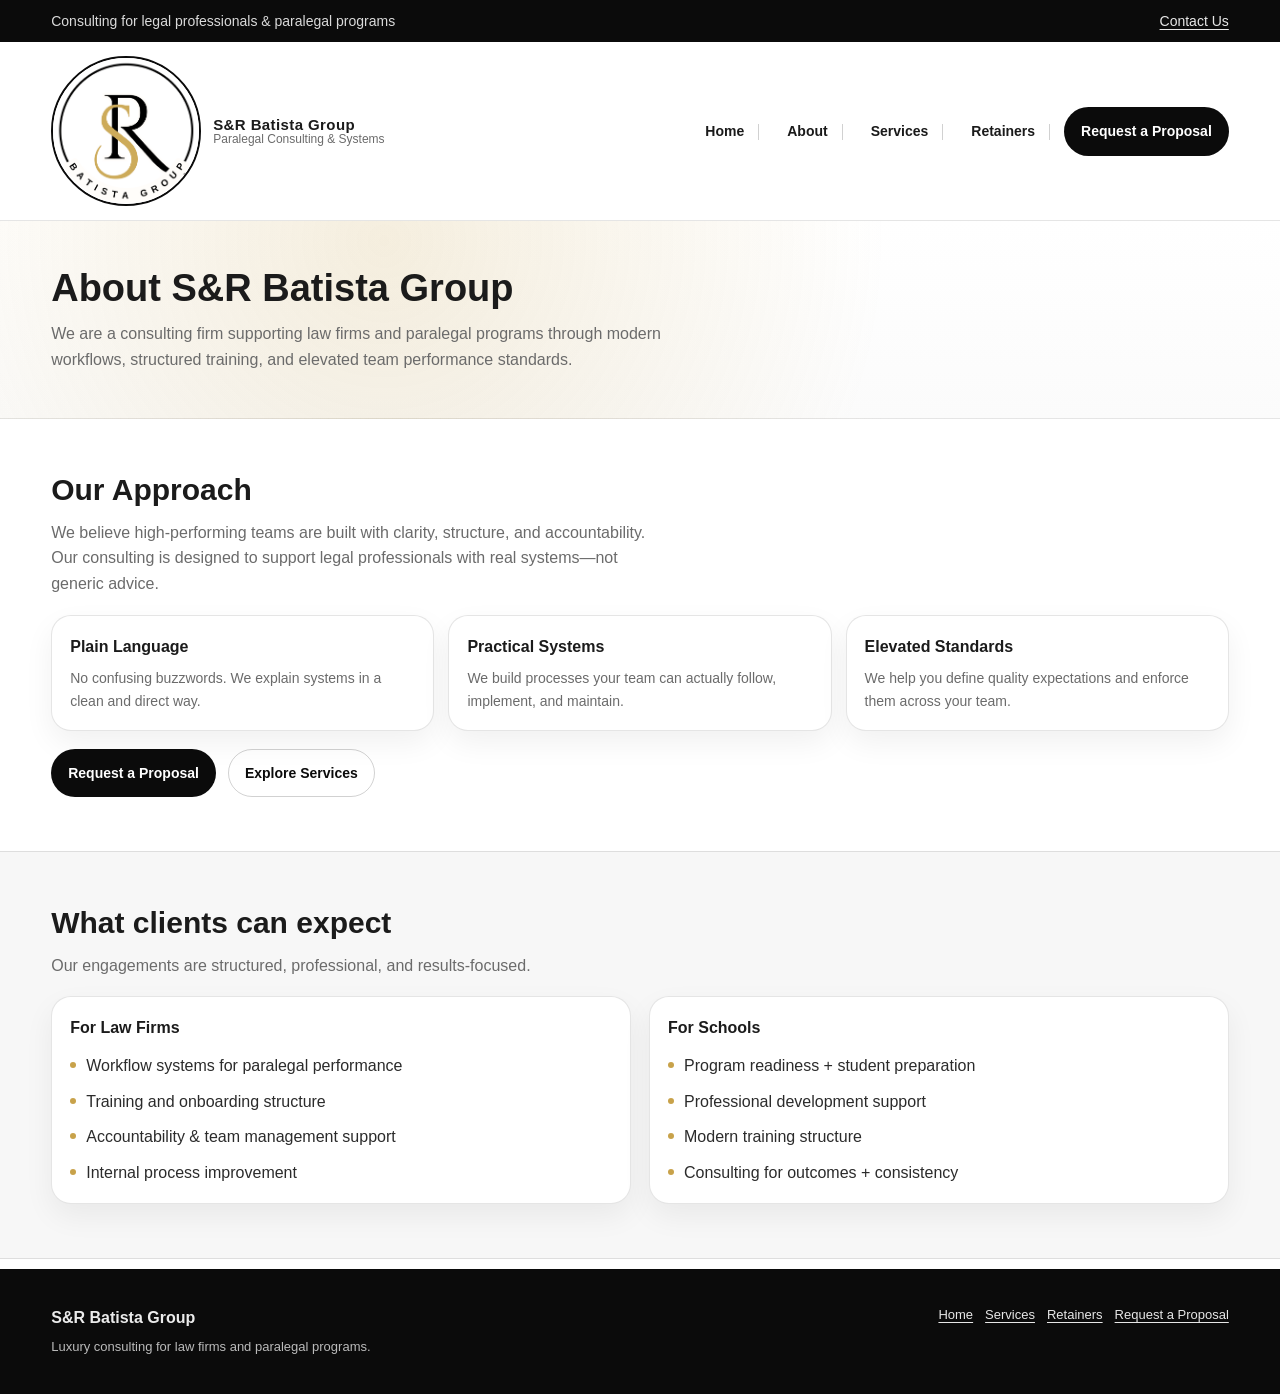
==== about.html @ f5ed8892 "Update about.html" ====
<!DOCTYPE html>
<html lang="en">
<head>
  <meta charset="UTF-8" />
  <meta name="viewport" content="width=device-width, initial-scale=1.0" />
  <meta name="format-detection" content="telephone=yes">
  <title>About | S&R Batista Group</title>
  <link rel="stylesheet" href="style.css" />
  <script type="application/ld+json">
{
  "@context": "https://schema.org",
  "@graph": [

    {
      "@type": "Organization",
      "@id": "https://srbatistagroup.com/#organization",
      "name": "S&R Batista Group",
      "url": "https://srbatistagroup.com",
      "logo": "https://srbatistagroup.com/logo.png",
      "email": "info@srbatistagroup.com",
      "telephone": "+1-929-900-5422"
    },

    {
      "@type": "ContactPoint",
      "@id": "https://srbatistagroup.com/#contactpoint",
      "telephone": "+1-929-900-5422",
      "contactType": "customer service",
      "email": "info@srbatistagroup.com",
      "availableLanguage": ["English", "Spanish"],
      "areaServed": "US"
    },

    {
      "@type": "ProfessionalService",
      "@id": "https://srbatistagroup.com/#professionalservice",
      "name": "S&R Batista Group",
      "url": "https://srbatistagroup.com",
      "telephone": "+1-929-900-5422",
      "email": "info@srbatistagroup.com",
      "areaServed": {
        "@type": "AdministrativeArea",
        "name": "United States"
      },
      "openingHoursSpecification": {
        "@type": "OpeningHoursSpecification",
        "dayOfWeek": [
          "Monday",
          "Tuesday",
          "Wednesday",
          "Thursday",
          "Friday",
          "Saturday"
        ],
        "opens": "10:00",
        "closes": "18:00"
      }
    }

  ]
}
</script>
</head>
<body>

  <div class="topbar">
    <div class="container">
      <div>Consulting for legal professionals & paralegal programs</div>
      <div><a href="contact.html">Contact Us</a></div>
    </div>
  </div>

  <header class="header">
    <div class="container">
      <a class="brand" href="index.html">
        <img src="logo.png" alt="S&R Batista Group Logo" style="width:150px; height:150px; border-radius:50%; object-fit:cover; border:2px solid #0b0b0b;">
        <div class="name">
          <strong>S&R Batista Group</strong>
          <span>Paralegal Consulting & Systems</span>
        </div>
      </a>

      <nav class="nav">
        <a href="index.html">Home</a>
        <a href="about.html">About</a>
        <a href="services.html">Services</a>
        <a href="retainers.html">Retainers</a>
        <a class="btn btn-primary" href="proposal.html">Request a Proposal</a>
      </nav>
    </div>
  </header>

  <section class="page-hero">
    <div class="container">
      <h1>About S&R Batista Group</h1>
      <p>
        We are a consulting firm supporting law firms and paralegal programs through modern workflows,
        structured training, and elevated team performance standards.
      </p>
    </div>
  </section>

  <section class="section">
    <div class="container">
      <h2>Our Approach</h2>
      <p class="lead">
        We believe high-performing teams are built with clarity, structure, and accountability.
        Our consulting is designed to support legal professionals with real systems—not generic advice.
      </p>

      <div class="grid-3">
        <div class="card">
          <h3>Plain Language</h3>
          <p>No confusing buzzwords. We explain systems in a clean and direct way.</p>
        </div>
        <div class="card">
          <h3>Practical Systems</h3>
          <p>We build processes your team can actually follow, implement, and maintain.</p>
        </div>
        <div class="card">
          <h3>Elevated Standards</h3>
          <p>We help you define quality expectations and enforce them across your team.</p>
        </div>
      </div>

      <div class="hero-actions" style="margin-top:18px;">
        <a class="btn btn-primary" href="proposal.html">Request a Proposal</a>
        <a class="btn btn-outline" href="services.html">Explore Services</a>
      </div>
    </div>
  </section>

  <section class="section light">
    <div class="container">
      <h2>What clients can expect</h2>
      <p class="lead">Our engagements are structured, professional, and results-focused.</p>

      <div class="split">
        <div class="card">
          <h3>For Law Firms</h3>
          <ul class="list">
            <li>Workflow systems for paralegal performance</li>
            <li>Training and onboarding structure</li>
            <li>Accountability & team management support</li>
            <li>Internal process improvement</li>
          </ul>
        </div>

        <div class="card">
          <h3>For Schools</h3>
          <ul class="list">
            <li>Program readiness + student preparation</li>
            <li>Professional development support</li>
            <li>Modern training structure</li>
            <li>Consulting for outcomes + consistency</li>
          </ul>
        </div>
      </div>
    </div>
  </section>

  <footer class="footer">
    <div class="container">
      <div>
        <strong>S&R Batista Group</strong>
        <p>Luxury consulting for law firms and paralegal programs.</p>
      </div>

      <div class="small-links">
        <a href="index.html">Home</a>
        <a href="services.html">Services</a>
        <a href="retainers.html">Retainers</a>
        <a href="proposal.html">Request a Proposal</a>
      </div>
    </div>
  </footer>

</body>
</html>
---- style.css ----
:root{
  --black:#0b0b0b;
  --gold:#c8a24a;
  --white:#ffffff;
  --offwhite:#f7f7f7;
  --text:#1b1b1b;
  --muted:#6b6b6b;
  --border: rgba(0,0,0,.10);
  --shadow: 0 10px 30px rgba(0,0,0,.10);
}

*{margin:0;padding:0;box-sizing:border-box;}
body{
  font-family: Arial, Helvetica, sans-serif;
  color: var(--text);
  background: var(--white);
  line-height: 1.6;
}

a{color: inherit;text-decoration:none;}
img{max-width:100%;display:block;}

.container{
  width: 92%;
  max-width: 1180px;
  margin: 0 auto;
}

.topbar{
  background: var(--black);
  color: rgba(255,255,255,.85);
  font-size: 14px;
  padding: 10px 0;
}
.topbar .container{
  display:flex;
  align-items:center;
  justify-content:space-between;
  gap: 10px;
}
.topbar a{
  color: rgba(255,255,255,.9);
  text-decoration: underline;
  text-underline-offset: 3px;
}

.header{
  position: sticky;
  top: 0;
  z-index: 20;
  background: rgba(255,255,255,.96);
  backdrop-filter: blur(8px);
  border-bottom: 1px solid var(--border);
}

.header .container{
  display:flex;
  align-items:center;
  justify-content:space-between;
  gap: 18px;
  padding: 14px 0;
}

.brand{
  display:flex;
  align-items:center;
  gap: 12px;
}
.brand .mark{
  width: 40px;
  height: 40px;
  border-radius: 50%;
  border: 2px solid var(--black);
  display:flex;
  align-items:center;
  justify-content:center;
  font-weight:800;
  color: var(--black);
}
.brand .name{
  line-height:1.1;
}
.brand .name strong{
  display:block;
  font-size: 15px;
  letter-spacing: .4px;
}
.brand .name span{
  display:block;
  font-size: 12px;
  color: var(--muted);
}

/* Luxury menu separators */
.nav{
  display:flex;
  align-items:center;
  gap: 0; /* remove spacing so separators align perfectly */
  flex-wrap: wrap;
}

.nav a:not(.btn){
  font-weight: 700;
  font-size: 14px;
  color: #1a1a1a;
  padding: 8px 14px;
  border-radius: 999px;
}

/* The separator line between links */
.nav a:not(.btn)::after{
  content:"";
  display:inline-block;
  width: 1px;
  height: 16px;
  background: rgba(0,0,0,.18);
  margin-left: 14px;
  vertical-align: middle;
}

/* Remove separator after the last non-button link */
.nav a:not(.btn):last-of-type::after{
  display:none;
}

/* Keep your button from getting a separator */
.nav a.btn::after{
  display:none !important;
}

.btn{
  display:inline-flex;
  align-items:center;
  justify-content:center;
  gap: 8px;
  padding: 12px 16px;
  border-radius: 999px;
  font-weight: 800;
  font-size: 14px;
  border: 1px solid transparent;
  cursor:pointer;
  transition: .15s ease;
  white-space: nowrap;
}
.btn-primary{
  background: var(--black);
  color: var(--white);
}
.btn-primary:hover{
  transform: translateY(-1px);
  box-shadow: var(--shadow);
}
.btn-outline{
  background: transparent;
  border-color: rgba(0,0,0,.18);
  color: var(--black);
}
.btn-outline:hover{
  border-color: var(--gold);
  background: rgba(200,162,74,.10);
}

.hero{
  background:
    radial-gradient(circle at 25% 20%, rgba(200,162,74,.14), transparent 50%),
    radial-gradient(circle at 80% 10%, rgba(0,0,0,.08), transparent 55%),
    linear-gradient(180deg, #ffffff, #fbfbfb);
  padding: 64px 0 30px;
}
.hero-grid{
  display:grid;
  grid-template-columns: 1.15fr .85fr;
  gap: 26px;
  align-items:center;
}
.kicker{
  display:inline-flex;
  gap: 10px;
  align-items:center;
  color: var(--black);
  font-weight: 800;
  font-size: 15px;
  letter-spacing:.3px;
}
.kicker::before{
  content:"";
  width: 18px;
  height: 2px;
  background: var(--gold);
  border-radius: 2px;
}
.hero h1{
  font-size: 44px;
  line-height: 1.12;
  margin: 12px 0 12px;
}
.hero p{
  color: #333;
  font-size: 16px;
  max-width: 58ch;
}
.hero-actions{
  display:flex;
  gap: 12px;
  flex-wrap: wrap;
  margin-top: 18px;
}

.hero-card{
  background: var(--white);
  border: 1px solid var(--border);
  border-radius: 22px;
  padding: 20px;
  box-shadow: 0 18px 45px rgba(0,0,0,.08);
}
.hero-card .mini-title{
  font-weight: 900;
  letter-spacing:.2px;
  margin-bottom: 8px;
}
.hero-card ul{
  list-style:none;
  display:grid;
  gap: 10px;
  margin-top: 10px;
}
.hero-card li{
  display:flex;
  gap: 10px;
  align-items:flex-start;
  color: #2a2a2a;
  font-size: 14px;
}
.badge{
  display:inline-flex;
  align-items:center;
  justify-content:center;
  min-width: 22px;
  height: 22px;
  padding: 0 8px;
  border-radius: 999px;
  background: rgba(200,162,74,.18);
  color: var(--black);
  font-weight: 900;
  font-size: 12px;
}

.section{
  padding: 54px 0;
}
.section.light{
  background: var(--offwhite);
  border-top: 1px solid var(--border);
  border-bottom: 1px solid var(--border);
}

.section h2{
  font-size: 30px;
  line-height: 1.15;
  margin-bottom: 12px;
}
.section p.lead{
  color: var(--muted);
  max-width: 70ch;
}

.grid-3{
  display:grid;
  grid-template-columns: repeat(3, 1fr);
  gap: 14px;
  margin-top: 18px;
}
.card{
  background: var(--white);
  border: 1px solid var(--border);
  border-radius: 20px;
  padding: 18px;
  box-shadow: 0 12px 30px rgba(0,0,0,.06);
}
.card h3{
  font-size: 16px;
  margin-bottom: 8px;
}
.card p{
  color: var(--muted);
  font-size: 14px;
}
.card .meta{
  margin-top: 12px;
  display:flex;
  gap: 8px;
  flex-wrap: wrap;
}

.pill{
  display:inline-flex;
  align-items:center;
  padding: 7px 10px;
  border-radius: 999px;
  background: rgba(0,0,0,.04);
  border: 1px solid rgba(0,0,0,.08);
  font-weight: 800;
  font-size: 12px;
  color: #2d2d2d;
}

.split{
  display:grid;
  grid-template-columns: 1fr 1fr;
  gap: 18px;
  align-items: start;
  margin-top: 18px;
}

.list{
  display:grid;
  gap: 10px;
  margin-top: 12px;
}
.list li{
  list-style: none;
  padding-left: 16px;
  position: relative;
  color: #2b2b2b;
}
.list li::before{
  content:"";
  position:absolute;
  left: 0;
  top: 9px;
  width: 6px;
  height: 6px;
  border-radius: 50%;
  background: var(--gold);
}

.pricing{
  display:grid;
  grid-template-columns: repeat(3, 1fr);
  gap: 14px;
  margin-top: 18px;
}
.price-card{
  background: var(--white);
  border: 1px solid var(--border);
  border-radius: 22px;
  padding: 20px;
  box-shadow: 0 14px 40px rgba(0,0,0,.07);
  position: relative;
}
.price-card.featured{
  border-color: rgba(200,162,74,.45);
  box-shadow: 0 16px 60px rgba(200,162,74,.14);
}
.price-name{
  font-weight: 900;
  font-size: 16px;
}
.price{
  font-size: 30px;
  font-weight: 900;
  margin: 10px 0 4px;
}
.subprice{
  color: var(--muted);
  font-size: 13px;
}
.hr{
  height: 1px;
  background: rgba(0,0,0,.08);
  margin: 16px 0;
}
.price-card ul{
  list-style:none;
  display:grid;
  gap: 10px;
  margin-top: 8px;
}
.price-card li{
  font-size: 14px;
  color: #2a2a2a;
  display:flex;
  gap: 8px;
}
.check{
  color: var(--gold);
  font-weight: 900;
}

.form{
  margin-top: 18px;
  background: var(--white);
  border: 1px solid var(--border);
  border-radius: 22px;
  padding: 18px;
  box-shadow: 0 14px 40px rgba(0,0,0,.07);
}
.form-grid{
  display:grid;
  grid-template-columns: 1fr 1fr;
  gap: 12px;
}
.field{
  display:flex;
  flex-direction: column;
  gap: 6px;
}
label{
  font-weight: 800;
  font-size: 13px;
  color: #1d1d1d;
}
input, select, textarea{
  width: 100%;
  padding: 12px 12px;
  border-radius: 14px;
  border: 1px solid rgba(0,0,0,.14);
  outline: none;
  font-size: 14px;
}
input:focus, select:focus, textarea:focus{
  border-color: rgba(200,162,74,.7);
  box-shadow: 0 0 0 4px rgba(200,162,74,.18);
}
textarea{min-height: 120px; resize: vertical;}

.form-actions{
  margin-top: 12px;
  display:flex;
  gap: 12px;
  flex-wrap: wrap;
}

.footer{
  background: var(--black);
  color: rgba(255,255,255,.92);
  padding: 36px 0;
  margin-top: 10px;
}
.footer .container{
  display:flex;
  align-items:flex-start;
  justify-content:space-between;
  gap: 14px;
  flex-wrap: wrap;
}
.footer p{
  font-size: 13px;
  color: rgba(255,255,255,.72);
  margin-top: 6px;
}
.footer a{
  color: rgba(255,255,255,.90);
  text-decoration: underline;
  text-underline-offset: 3px;
}
.small-links{
  display:flex;
  gap: 12px;
  flex-wrap: wrap;
  font-size: 13px;
}

.page-hero{
  padding: 46px 0;
  background:
    radial-gradient(circle at 30% 10%, rgba(200,162,74,.18), transparent 55%),
    linear-gradient(180deg, #fff, #fbfbfb);
  border-bottom: 1px solid var(--border);
}
.page-hero h1{
  font-size: 38px;
  line-height: 1.15;
}
.page-hero p{
  color: var(--muted);
  margin-top: 10px;
  max-width: 75ch;
}

@media (max-width: 920px){
  .hero-grid{grid-template-columns: 1fr;}
  .grid-3{grid-template-columns: 1fr;}
  .split{grid-template-columns: 1fr;}
  .pricing{grid-template-columns: 1fr;}
  .form-grid{grid-template-columns: 1fr;}
  .hero h1{font-size: 36px;}
}

/* ============================
   Luxury Ratings / Social Proof
============================ */

.rating-stars {
  color: var(--gold);
  font-weight: 900;
  letter-spacing: 2px;
  font-size: 16px;
  display: inline-block;
  margin-bottom: 6px;
  text-align:center;
}
.rating-center .rating-stars{
  display: block;
  margin: 0 auto 8px;
}
.rating-title{margin-top:6px;text-align:center;}
.rating-score{display:flex;flex-direction:column;}

.rating-badge {
  display: inline-flex;
  padding: 6px 12px;
  border-radius: 999px;
  background: rgba(200,162,74,.16);
  border: 1px solid rgba(200,162,74,.35);
  font-weight: 900;
  font-size: 12px;
  color: var(--black);
}

.rating-note {
  font-size: 13px;
  color: var(--muted);
margin-top:10px;
}

.quote-list {
  display: grid;
  gap: 12px;
  margin-top: 10px;
}

.quote-card {
  background: #fff;
  border: 1px solid rgba(0,0,0,.10);
  border-radius: 18px;
  padding: 14px 14px;
  box-shadow: 0 10px 25px rgba(0,0,0,.06);
  position: relative;
}

.quote-card::before {
  content: "“";
  position: absolute;
  top: -12px;
  left: 14px;
  font-size: 44px;
  font-weight: 900;
  color: rgba(200,162,74,.35);
  line-height: 1;
}

.quote-text {
  font-size: 14px;
  color: #2a2a2a;
  margin-top: 6px;
}

.quote-meta {
  margin-top: 10px;
  font-size: 12px;
  font-weight: 800;
  color: var(--muted);
}
/* ============================
   Global Logo Ticker (base)
============================ */

.logo-ticker{
  margin-top: 18px;
  overflow: hidden;
  border: 1px solid rgba(0,0,0,.10);
  border-radius: 22px;
  background: #fff;
  padding: 16px 0;
  position: relative;
}

.logo-track{
  display: flex;
  align-items: center;
  gap: 22px;
  width: max-content;
  animation: tickerScroll 22s linear infinite;
}

.logo-item{
  display:flex;
  align-items:center;
  justify-content:center;
  padding: 10px 12px;
  min-width: 160px;
  transition: .15s ease;
}

.logo-item img{
  height: 50px;
  width: auto;
  max-width: 100%;
  object-fit: contain;
  filter: none;
  opacity: 1;
}

/* Pause on hover */
.logo-ticker:hover .logo-track{
  animation-play-state: paused;
}

/* Edge fades (for full-width sections only) */
.logo-ticker::before,
.logo-ticker::after{
  content:"";
  position:absolute;
  top:0;
  width: 70px;
  height: 100%;
  z-index: 2;
  pointer-events:none;
}

.logo-ticker::before{
  left:0;
  background: linear-gradient(90deg, #ffffff 0%, rgba(255,255,255,0) 100%);
}

.logo-ticker::after{
  right:0;
  background: linear-gradient(270deg, #ffffff 0%, rgba(255,255,255,0) 100%);
}

@keyframes tickerScroll{
  0%   { transform: translateX(0); }
  100% { transform: translateX(-50%); }
}

/* Mobile */
@media (max-width: 920px){
  .logo-track{
    animation-duration: 28s;
  }
  .logo-item img{
    height: 50px;
  }
}

/* ============================
   Card-Safe Logo Ticker Variant
============================ */

.split > .card{
  min-width: 0;
}

.logo-ticker--card{
  width: 100%;
  max-width: 100%;
  overflow: hidden;
  border-radius: 14px;
  border: 1px solid rgba(0,0,0,.08);
  padding: 12px 0;
}

/* Critical: override max-content inside cards */
.logo-ticker--card .logo-track{
  width: 100% !important;
  max-width: 100%;
  animation-duration: 26s;
}

.logo-ticker--card .logo-item{
  min-width: 120px;
  padding: 8px 10px;
}

.logo-ticker--card .logo-item img{
  height: 50px;
}

/* Remove edge fades inside cards */
.logo-ticker--card::before,
.logo-ticker--card::after{
  display: none;
}

/* Contact icon rows */
.contact-line{
  display: flex;
  align-items: center;
  gap: 10px;
  font-size: 18px;
  font-weight: 900;
  margin-bottom: 6px;
}

.contact-line a{
  color: inherit;
  text-decoration: none;
}

.icon{
  display: inline-flex;
  align-items: center;
  justify-content: center;
  width: 34px;
  height: 34px;
  border-radius: 50%;
  background: rgba(0,0,0,.05);
  border: 1px solid rgba(0,0,0,.08);
}

.icon svg{
  width: 16px;
  height: 16px;
  fill: #111;
}
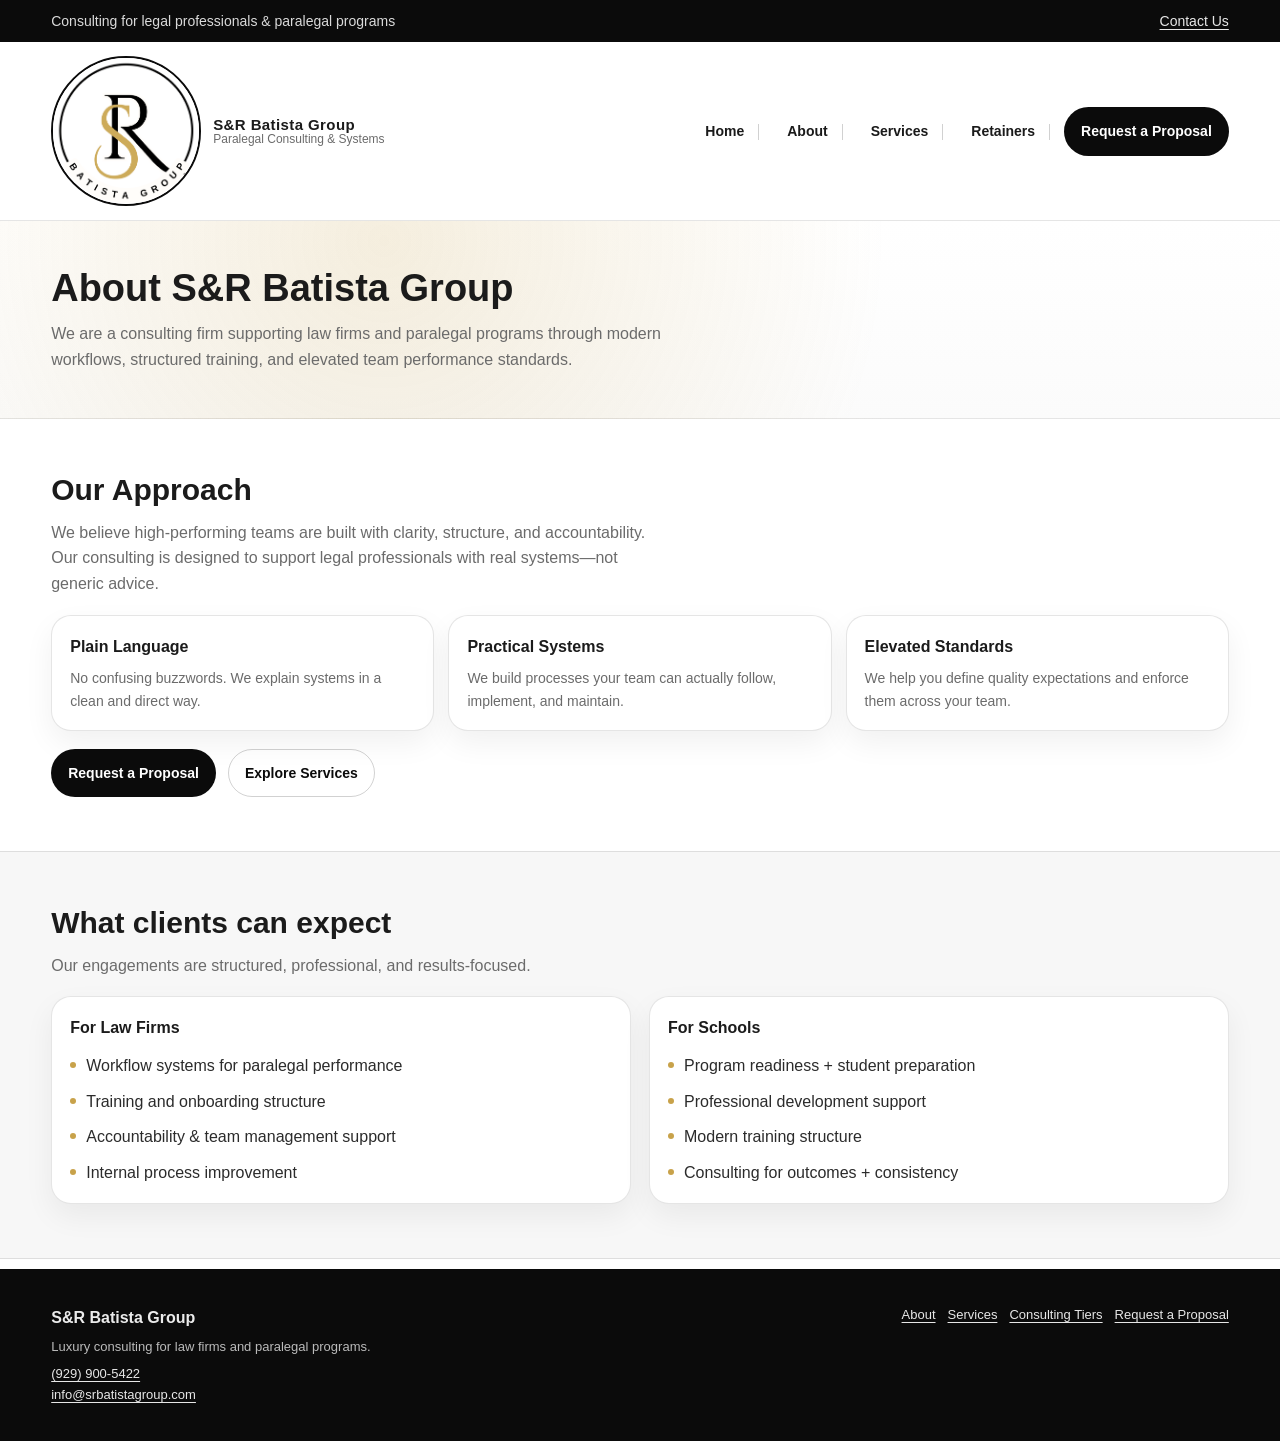
==== commit 9f5380a3: "Update about.html" ====
--- a/about.html
+++ b/about.html
@@ -160,23 +160,32 @@
   </section>
 
   <footer class="footer">
-    <div class="container">
-      <div>
-        <strong>S&R Batista Group</strong>
-        <p>Luxury consulting for law firms and paralegal programs.</p>
-      </div>
+  <div class="container">
 
-      <div class="small-links">
-        <a href="index.html">Home</a>
-        <a href="services.html">Services</a>
-        <a href="retainers.html">Retainers</a>
-        <a href="proposal.html">Request a Proposal</a>
-      </div>
+    <div class="footer-brand">
+      <strong>S&R Batista Group</strong>
+      <p>Luxury consulting for law firms and paralegal programs.</p>
+
+      <p class="footer-contact">
+        <a href="tel:+19299005422">(929) 900-5422</a><br>
+        <a href="mailto:info@srbatistagroup.com">info@srbatistagroup.com</a>
+      </p>
     </div>
-  </footer>
+
+    <div class="small-links">
+      <a href="about.html">About</a>
+      <a href="services.html">Services</a>
+      <a href="tiers.html">Consulting Tiers</a>
+      <a href="proposal.html">Request a Proposal</a>
+    </div>
+
+  </div>
+</footer>
+
 
 </body>
 </html>
 
 
 
+
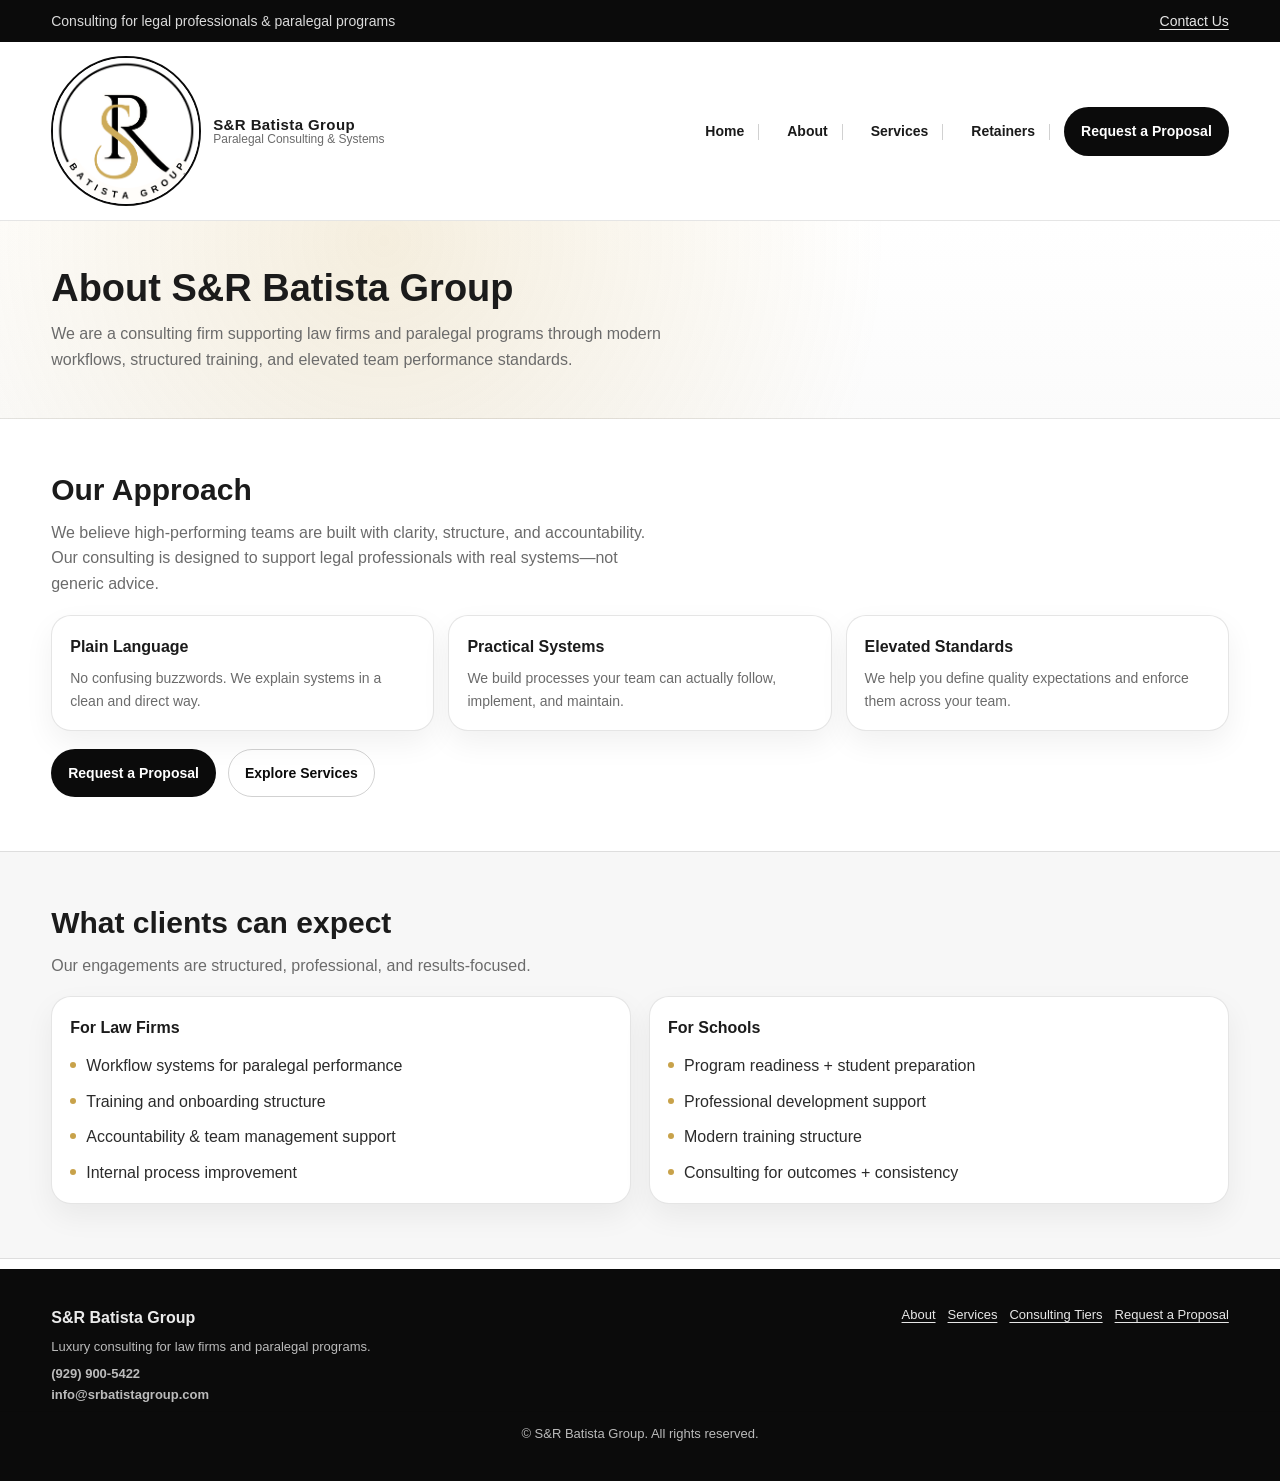
==== commit 1d5784f2: "Update about.html" ====
--- a/about.html
+++ b/about.html
@@ -180,7 +180,13 @@
     </div>
 
   </div>
+
+  <!-- centered copyright -->
+  <p class="footer-copy">
+    © <span id="year"></span> S&R Batista Group. All rights reserved.
+  </p>
 </footer>
+
 
 
 </body>
@@ -189,3 +195,4 @@
 
 
 
+
--- a/style.css
+++ b/style.css
@@ -105,6 +105,13 @@
   color: #1a1a1a;
   padding: 8px 14px;
   border-radius: 999px;
+  text-decoration: none;
+  position: relative;
+  transition: background-color .2s ease, color .2s ease;
+}
+.nav a:not(.btn):hover{
+  background: rgba(200,162,74,.12); /* soft gold wash */
+  color: #000;
 }
 
 /* The separator line between links */
@@ -715,12 +722,33 @@
   fill: #111;
 }
 
-
-
-
-
-
-
-
-
-
+.footer-contact a{
+  display: inline-block;
+  color: inherit;
+  font-weight: 700;
+  text-decoration: none;
+}
+
+.footer-contact a:hover{
+  text-decoration: underline;
+}
+
+.footer-copy{
+  margin-top: 20px;
+  padding-top: 12px;
+  border-top: 1px solid rgba(0,0,0,.08);
+  font-size: 12px;
+  color: #777;
+  text-align: center;
+}
+
+
+
+
+
+
+
+
+
+
+
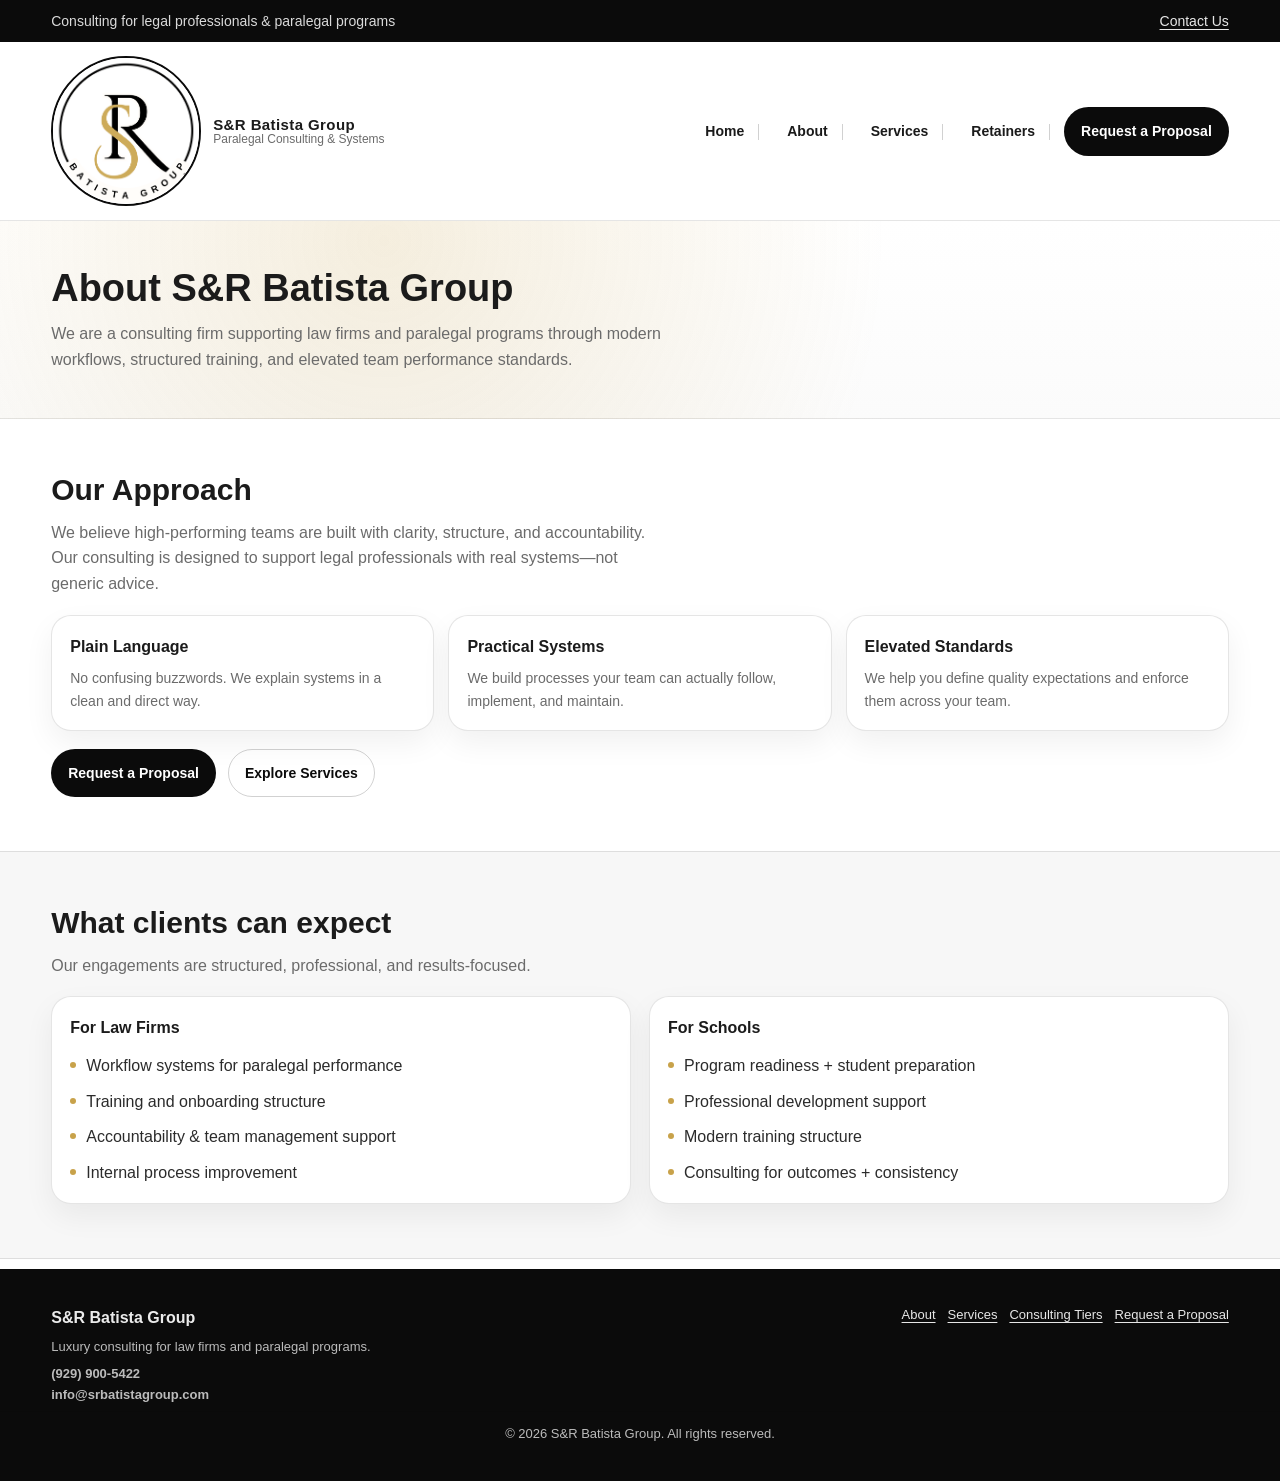
==== commit 06ca9a4c: "Update about.html" ====
--- a/about.html
+++ b/about.html
@@ -187,7 +187,9 @@
   </p>
 </footer>
 
-
+<script>
+  document.getElementById("year").textContent = new Date().getFullYear();
+</script>
 
 </body>
 </html>
@@ -196,3 +198,4 @@
 
 
 
+
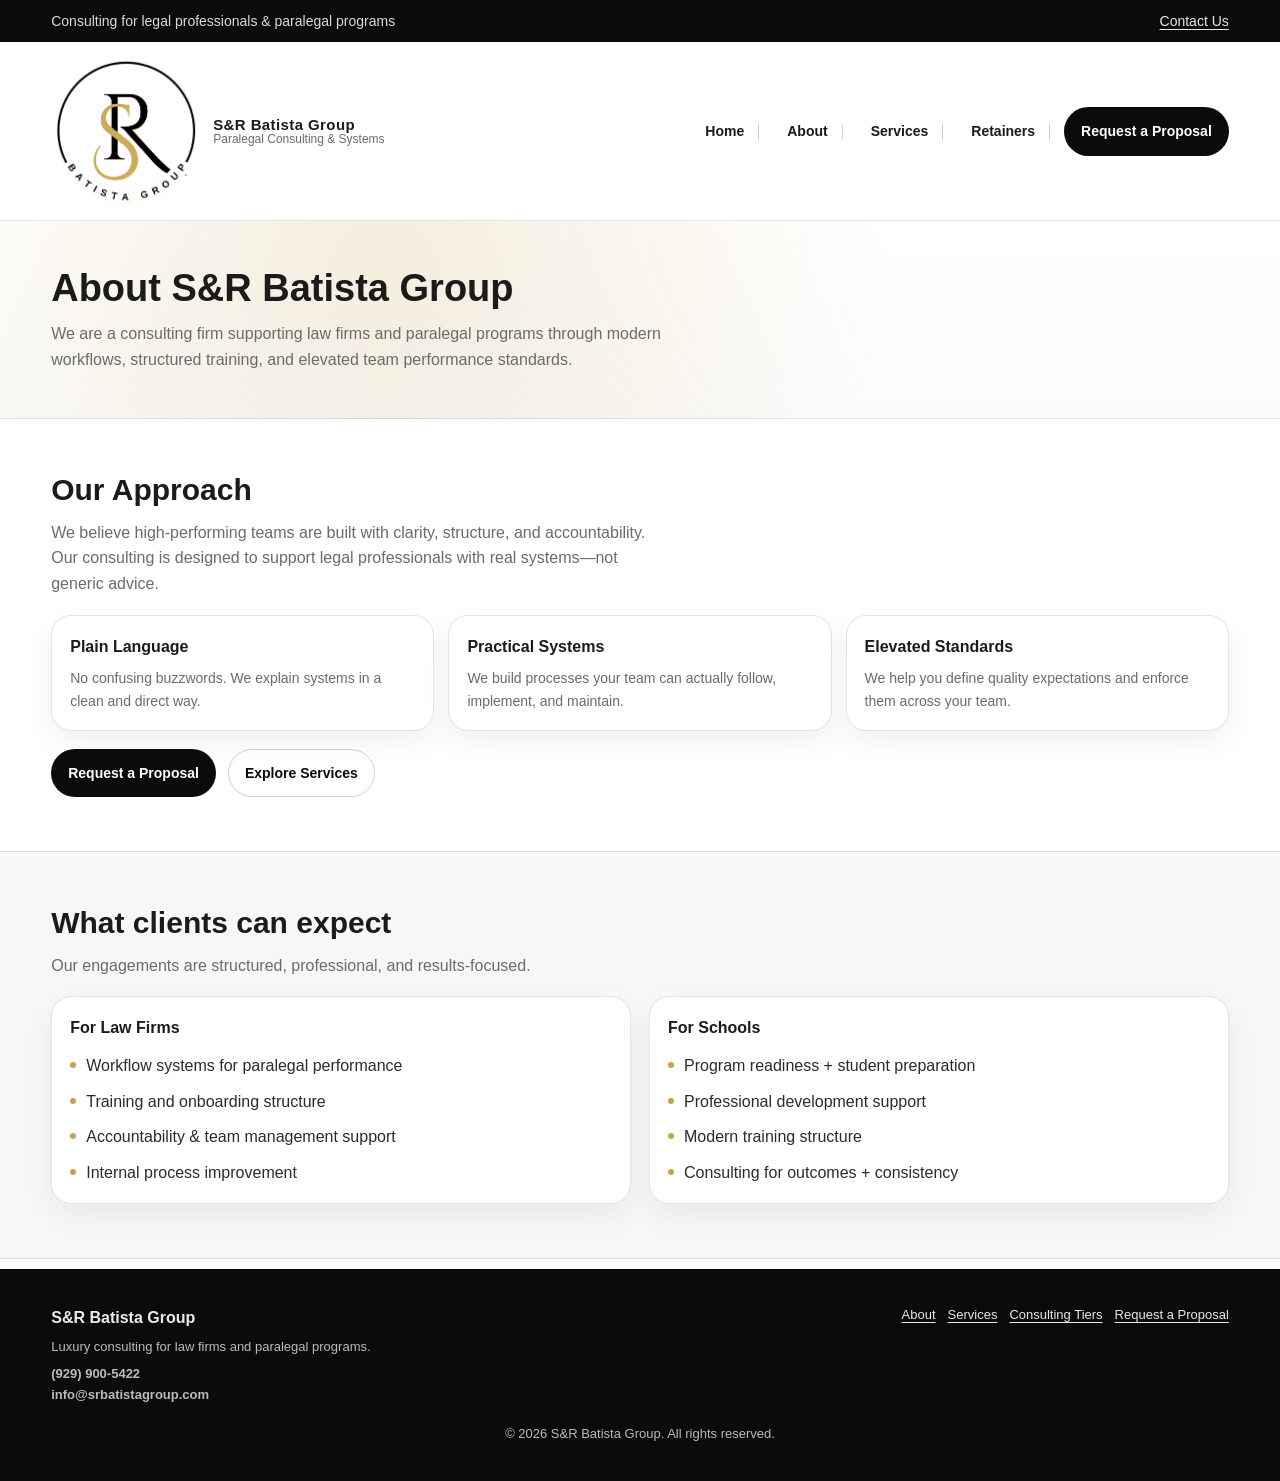
==== commit 39755e13: "Update about.html" ====
--- a/about.html
+++ b/about.html
@@ -73,7 +73,7 @@
   <header class="header">
     <div class="container">
       <a class="brand" href="index.html">
-        <img src="logo.png" alt="S&R Batista Group Logo" style="width:150px; height:150px; border-radius:50%; object-fit:cover; border:2px solid #0b0b0b;">
+        <img src="logo.png" alt="S&R Batista Group Logo" style="width:150px; height:150px; border-radius:50%; object-fit:cover;">
         <div class="name">
           <strong>S&R Batista Group</strong>
           <span>Paralegal Consulting & Systems</span>
@@ -199,3 +199,4 @@
 
 
 
+
--- a/style.css
+++ b/style.css
@@ -493,7 +493,9 @@
   .form-grid{grid-template-columns: 1fr;}
   .hero h1{font-size: 36px;}
 }
-
+@media (max-width: 768px){
+  img{200px;}
+}
 /* ============================
    Luxury Ratings / Social Proof
 ============================ */
@@ -752,3 +754,4 @@
 
 
 
+
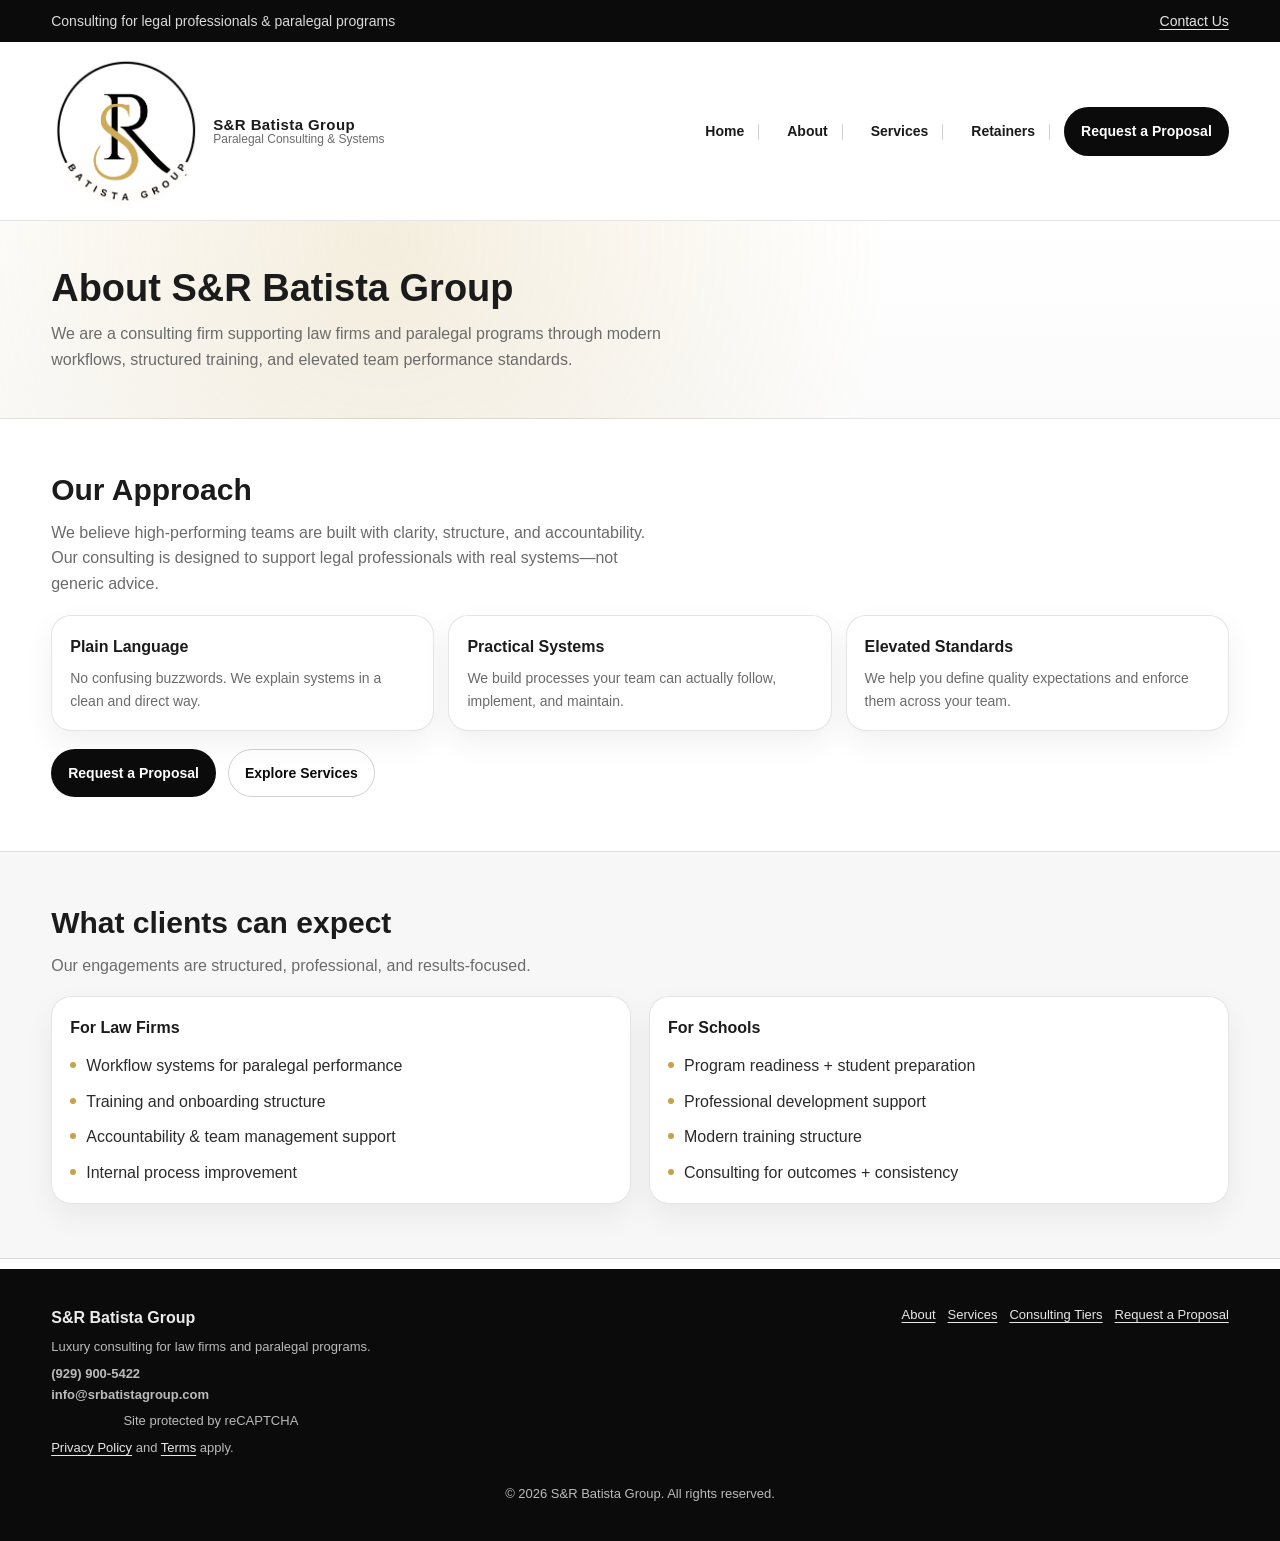
==== commit bf7d48f4: "Update about.html" ====
--- a/about.html
+++ b/about.html
@@ -6,6 +6,15 @@
   <meta name="format-detection" content="telephone=yes">
   <title>About | S&R Batista Group</title>
   <link rel="stylesheet" href="style.css" />
+  <!-- Favicons -->
+<link rel="apple-touch-icon" sizes="180x180" href="/assets/favicons/apple-touch-icon.png">
+<link rel="icon" type="image/png" sizes="32x32" href="/assets/favicons/favicon-32x32.png">
+<link rel="icon" type="image/png" sizes="16x16" href="/assets/favicons/favicon-16x16.png">
+<link rel="manifest" href="/assets/favicons/site.webmanifest">
+<link rel="mask-icon" href="/assets/favicons/safari-pinned-tab.svg" color="#c8a24a">
+<link rel="shortcut icon" href="/assets/favicons/favicon.ico">
+<meta name="msapplication-TileColor" content="#ffffff">
+<meta name="theme-color" content="#ffffff">
   <script type="application/ld+json">
 {
   "@context": "https://schema.org",
@@ -161,26 +170,28 @@
 
   <footer class="footer">
   <div class="container">
-
     <div class="footer-brand">
       <strong>S&R Batista Group</strong>
       <p>Luxury consulting for law firms and paralegal programs.</p>
-
       <p class="footer-contact">
         <a href="tel:+19299005422">(929) 900-5422</a><br>
         <a href="mailto:info@srbatistagroup.com">info@srbatistagroup.com</a>
       </p>
-    </div>
-
+      <p class="recaptcha-notice">
+        Site protected by reCAPTCHA 
+        <p><a href="https://policies.google.com/privacy" target="_blank" rel="noopener">Privacy Policy</a>
+        and
+        <a href="https://policies.google.com/terms" target="_blank" rel="noopener">Terms</a> apply.
+        </p>
+      </p>
+    </div>
     <div class="small-links">
       <a href="about.html">About</a>
       <a href="services.html">Services</a>
       <a href="tiers.html">Consulting Tiers</a>
       <a href="proposal.html">Request a Proposal</a>
     </div>
-
   </div>
-
   <!-- centered copyright -->
   <p class="footer-copy">
     © <span id="year"></span> S&R Batista Group. All rights reserved.
@@ -200,3 +211,5 @@
 
 
 
+
+
--- a/style.css
+++ b/style.css
@@ -402,34 +402,61 @@
   padding: 18px;
   box-shadow: 0 14px 40px rgba(0,0,0,.07);
 }
+/* shared form layout */
 .form-grid{
-  display:grid;
-  grid-template-columns: 1fr 1fr;
-  gap: 12px;
-}
-.field{
-  display:flex;
+  display: grid;
+  grid-template-columns: repeat(2, 1fr);
+  gap: 14px;
+}
+
+/* field + form-group should behave identically */
+.field,
+.form-group{
+  display: flex;
   flex-direction: column;
   gap: 6px;
 }
-label{
+
+/* labels */
+.field label,
+.form-group label{
+  font-size: 13px;
   font-weight: 800;
-  font-size: 13px;
-  color: #1d1d1d;
-}
-input, select, textarea{
-  width: 100%;
-  padding: 12px 12px;
-  border-radius: 14px;
-  border: 1px solid rgba(0,0,0,.14);
+  color: #111;
+}
+
+/* inputs */
+.field input,
+.field textarea,
+.form-group select{
+  padding: 10px 12px;
+  border-radius: 12px;
+  border: 1px solid var(--border);
+  font-size: 14px;
+  font-family: inherit;
+  background: #fff;
+}
+
+/* focus state */
+.field input:focus,
+.field textarea:focus,
+.form-group select:focus{
   outline: none;
-  font-size: 14px;
-}
-input:focus, select:focus, textarea:focus{
-  border-color: rgba(200,162,74,.7);
-  box-shadow: 0 0 0 4px rgba(200,162,74,.18);
-}
-textarea{min-height: 120px; resize: vertical;}
+  border-color: var(--gold);
+}
+
+/* textarea sizing */
+.field textarea{
+  resize: vertical;
+  min-height: 120px;
+}
+
+/* mobile */
+@media (max-width: 768px){
+  .form-grid{
+    grid-template-columns: 1fr;
+  }
+}
 
 .form-actions{
   margin-top: 12px;
@@ -494,7 +521,23 @@
   .hero h1{font-size: 36px;}
 }
 @media (max-width: 768px){
-  img{200px;}
+  img{width:80px !important;height:80px !important;}
+  .nav{
+    gap: 6px;               /* give breathing room */
+    justify-content: flex-end;
+  }
+  .nav a:not(.btn){
+    padding: 6px 10px;      /* slightly smaller tap targets */
+    font-size: 13px;
+  }
+  /* hide separators on mobile */
+  .nav a:not(.btn)::after{
+    display: none;
+  }
+  /* make CTA button drop nicely */
+  .nav a.btn{
+    margin-top: 6px;
+  }
 }
 /* ============================
    Luxury Ratings / Social Proof
@@ -744,14 +787,50 @@
   text-align: center;
 }
 
-
-
-
-
-
-
-
-
-
-
-
+.form-success{
+  display: none;
+  margin-top: 12px;
+  padding: 14px;
+  border-radius: 14px;
+  background: rgba(200,162,74,.08);
+  border: 1px solid rgba(200,162,74,.35);
+}
+
+#form-success:target{
+  display: block;
+}
+.recaptcha-notice{
+  margin-top: 12px;
+  font-size: 11px;
+  color: var(--muted);
+  text-align: center;
+}
+
+.recaptcha-notice a{
+  color: inherit;
+  text-decoration: underline;
+}
+/* Hide Google reCAPTCHA badge */
+.grecaptcha-badge{
+  visibility: hidden !important;
+}
+
+
+
+
+
+
+
+
+
+
+
+
+
+
+
+
+
+
+
+
